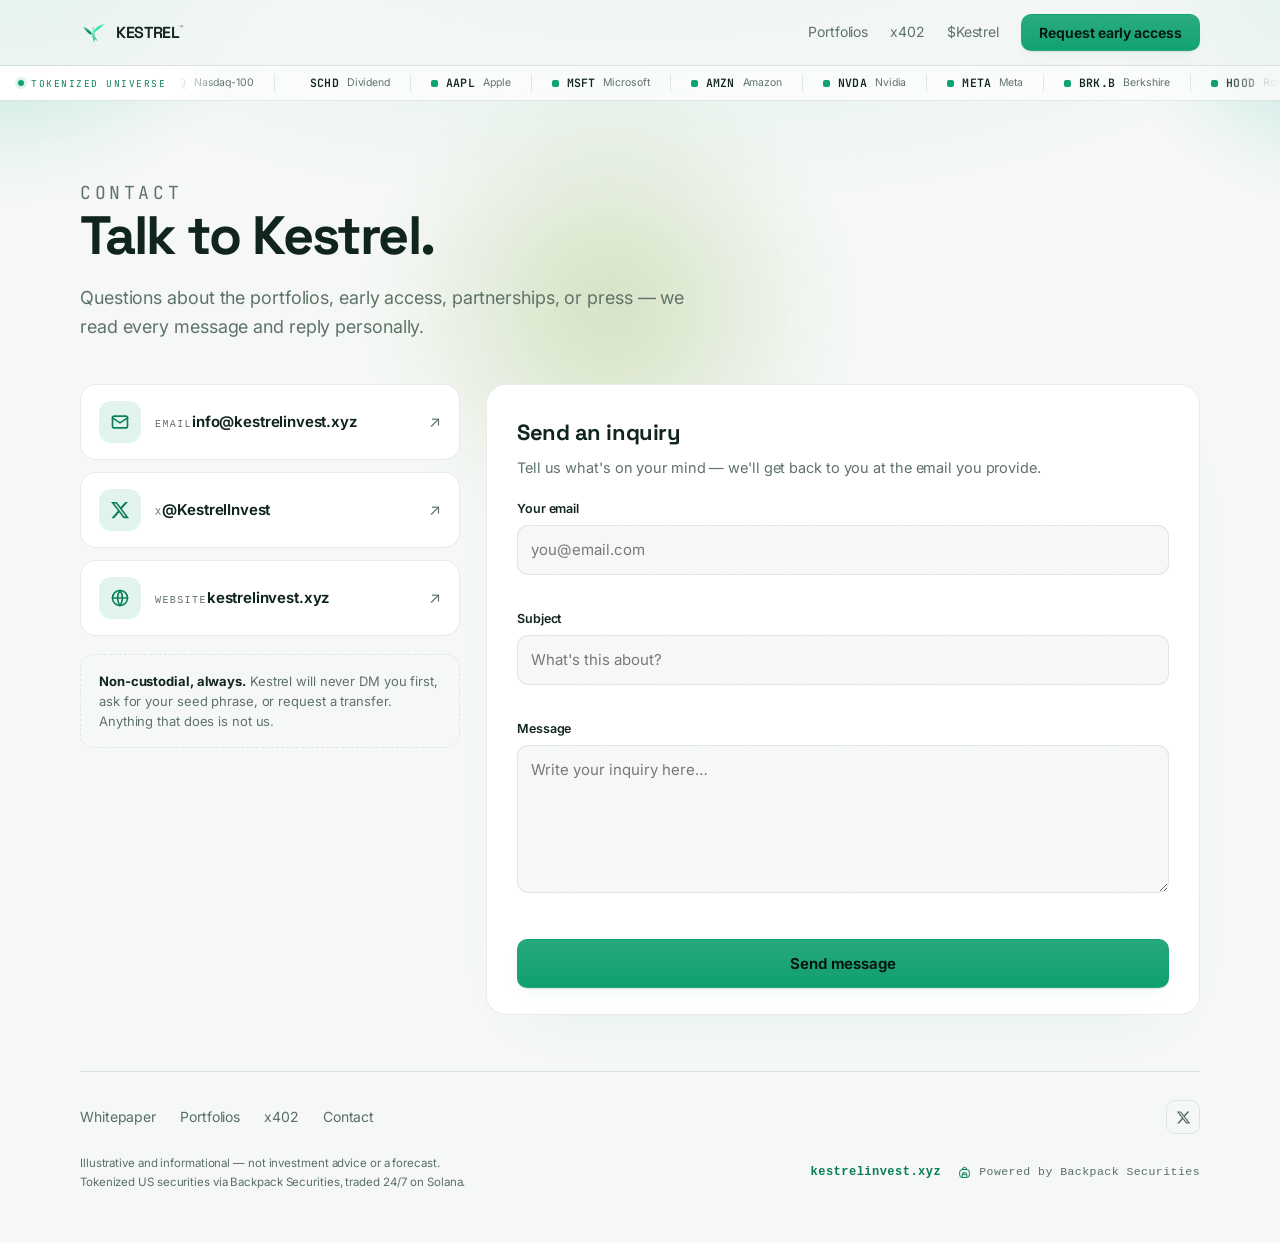
==== contact.html @ 47d1f602 "Rebrand: new falcon-in-flight logo across site, favicon + email lockup Replaces the flat heraldic gl" ====
<!doctype html>
<html lang="en">
<head>
<meta charset="utf-8">
<meta name="viewport" content="width=device-width, initial-scale=1, viewport-fit=cover">
<title>Contact — Kestrel</title>
<meta name="description" content="Contact Kestrel — email info@kestrelinvest.xyz, follow @KestrelInvest on X, or send an inquiry. We read and reply to every message.">
<link rel="canonical" href="https://kestrelinvest.xyz/contact.html">
<meta name="theme-color" content="#0e9f6e" media="(prefers-color-scheme: light)">
<meta name="theme-color" content="#04140d" media="(prefers-color-scheme: dark)">
<meta property="og:type" content="website">
<meta property="og:site_name" content="Kestrel">
<meta property="og:title" content="Contact — Kestrel">
<meta property="og:description" content="Contact Kestrel — email info@kestrelinvest.xyz, follow @KestrelInvest on X, or send an inquiry. We read and reply to every message.">
<meta property="og:url" content="https://kestrelinvest.xyz/contact.html">
<meta name="twitter:card" content="summary_large_image">
<meta name="twitter:title" content="Contact — Kestrel">
<meta name="twitter:description" content="Contact Kestrel — email info@kestrelinvest.xyz, follow @KestrelInvest on X, or send an inquiry. We read and reply to every message.">
<link rel="icon" href="data:image/svg+xml,%3Csvg xmlns='http://www.w3.org/2000/svg' viewBox='0 0 100 100'%3E%3Crect width='100' height='100' rx='22' fill='%230e9f6e'/%3E%3Cg fill='%23eafff4'%3E%3Cpath d='M47 52 C 37 40 27 31 13 26 C 20 40 30 51 43 57 Z'/%3E%3Cpath d='M45 55 C 42 49 43 42 49 38 C 47 35 46 31 49 28 C 52 31 53 35 52 39 C 58 43 60 51 56 60 L 68 82 L 57 73 L 54 88 L 50 71 C 47 66 46 61 45 55 Z'/%3E%3Cpath d='M51 40 C 63 27 76 19 93 15 C 80 28 67 40 55 47 Z'/%3E%3C/g%3E%3C/svg%3E">
<link rel="preconnect" href="https://fonts.googleapis.com">
<link rel="preconnect" href="https://fonts.gstatic.com" crossorigin>
<link rel="stylesheet" href="https://fonts.googleapis.com/css2?family=Inter:wght@400;500;600;700&family=Space+Grotesk:wght@500;600;700&family=JetBrains+Mono:wght@500;600&display=swap">
<style>
  :root {
    --bg:#f5f8f6; --surface:#ffffff; --surface-2:#f0f5f1;
    --ink:#0e211a; --muted:#5a6f64; --line:rgba(14,33,26,.10); --card-line:rgba(14,33,26,.09);
    --accent:#0e9f6e; --accent-ink:#0a7d56; --glow:rgba(14,159,110,.14); --market:#d2604f;
  }
  @media (prefers-color-scheme: dark) {
    :root { --bg:#070c0a; --surface:#0f1713; --surface-2:#131d17; --ink:#e9f2ec; --muted:#83988c;
      --line:rgba(255,255,255,.08); --card-line:rgba(255,255,255,.07);
      --accent:#2ee6a0; --accent-ink:#68f0bd; --glow:rgba(46,230,160,.16); --market:#f2836e; }
  }
  :root[data-theme="light"] { --bg:#f5f8f6; --surface:#ffffff; --surface-2:#f0f5f1; --ink:#0e211a; --muted:#5a6f64; --line:rgba(14,33,26,.10); --card-line:rgba(14,33,26,.09); --accent:#0e9f6e; --accent-ink:#0a7d56; --glow:rgba(14,159,110,.14); --market:#d2604f; }
  :root[data-theme="dark"] { --bg:#070c0a; --surface:#0f1713; --surface-2:#131d17; --ink:#e9f2ec; --muted:#83988c; --line:rgba(255,255,255,.08); --card-line:rgba(255,255,255,.07); --accent:#2ee6a0; --accent-ink:#68f0bd; --glow:rgba(46,230,160,.16); --market:#f2836e; }

  * { box-sizing: border-box; }
  html { scroll-behavior: smooth; }
  body { margin: 0; color: var(--ink); position: relative;
    font: 15.5px/1.6 ui-sans-serif, system-ui, -apple-system, "Segoe UI", Roboto, sans-serif; -webkit-font-smoothing: antialiased;
    background: radial-gradient(120% 55% at 50% -12%, var(--glow), transparent 52%), var(--bg); }
  .wrap { max-width: 1180px; margin: 0 auto; padding: 0 30px; }
  a { color: inherit; }

  nav { position: sticky; top: 0; z-index: 20; backdrop-filter: blur(12px); background: color-mix(in srgb, var(--bg) 78%, transparent); border-bottom: 1px solid var(--line); }
  .nav-in { max-width: 1180px; margin: 0 auto; padding: 14px 30px; display: flex; align-items: center; gap: 14px; }
  .brand { display: flex; align-items: center; gap: 10px; text-decoration: none; color: inherit; }
  .brand .logo { width: 26px; height: 26px; color: var(--accent); }
  .brand b { font-size: 16px; letter-spacing: 3px; font-weight: 650; }
  .brand .tm { font-size: 8px; font-weight: 600; letter-spacing: 0; vertical-align: super; margin-left: -1px; color: var(--muted); }
  .nav-links { margin-left: auto; display: flex; align-items: center; gap: 22px; }
  .nav-links a { color: var(--muted); text-decoration: none; font-size: 14px; font-family: inherit; }
  .nav-links a:hover { color: var(--ink); }
  .nav-toggle { display: none; margin-left: auto; width: 40px; height: 40px; border: 1px solid var(--card-line); border-radius: 10px; background: var(--surface); cursor: pointer; padding: 0; flex-direction: column; align-items: center; justify-content: center; gap: 4px; }
  .nav-toggle span { display: block; width: 18px; height: 2px; border-radius: 2px; background: var(--ink); transition: transform .2s ease, opacity .2s ease; }
  .nav-toggle[aria-expanded="true"] span:nth-child(1) { transform: translateY(6px) rotate(45deg); }
  .nav-toggle[aria-expanded="true"] span:nth-child(2) { opacity: 0; }
  .nav-toggle[aria-expanded="true"] span:nth-child(3) { transform: translateY(-6px) rotate(-45deg); }
  .btn { display: inline-flex; align-items: center; gap: 7px; border: 1px solid var(--accent); color: var(--accent-ink); background: transparent; padding: 9px 17px; border-radius: 10px; font-size: 14px; font-weight: 600; font-family: inherit; text-decoration: none; cursor: pointer; transition: all .16s ease; }
  .btn:hover { background: var(--accent); color: #04140d; box-shadow: 0 8px 24px var(--glow); }
  .btn.solid { background: linear-gradient(180deg, color-mix(in srgb, var(--accent) 90%, #fff), var(--accent)); color: #04140d; border-color: transparent; font-weight: 650; letter-spacing: -.004em; box-shadow: 0 1px 1px rgba(0,0,0,.10), 0 8px 20px -10px var(--glow); }
  .btn.solid:hover { transform: translateY(-1px); background: linear-gradient(180deg, color-mix(in srgb, var(--accent) 96%, #fff), var(--accent)); box-shadow: 0 2px 4px rgba(0,0,0,.12), 0 14px 30px -10px var(--glow); }
  .btn.solid:active { transform: translateY(0); }
  .btn:focus-visible { outline: 2px solid var(--accent-ink); outline-offset: 2px; }
  .eyebrow { font-family: ui-monospace, monospace; font-size: 12px; letter-spacing: .2em; text-transform: uppercase; color: var(--accent-ink); margin: 0 0 16px; }

  .chero { padding: 58px 0 8px; max-width: 640px; }
  .chero h1 { margin: 0; font-size: clamp(34px, 5vw, 54px); line-height: 1.04; font-weight: 800; letter-spacing: -.035em; }
  .chero p { margin: 20px 0 0; font-size: 18px; color: var(--muted); }

  .cgrid { display: grid; grid-template-columns: 380px 1fr; gap: 26px; padding: 34px 0 12px; align-items: start; }

  /* contact channels */
  .channels { display: flex; flex-direction: column; gap: 12px; }
  .chan { display: flex; align-items: center; gap: 14px; padding: 16px 18px; border: 1px solid var(--card-line); border-radius: 16px; background: var(--surface); text-decoration: none; color: inherit; transition: border-color .15s ease, transform .15s ease, box-shadow .15s ease; }
  .chan:hover { border-color: color-mix(in srgb, var(--accent) 45%, var(--card-line)); transform: translateY(-1px); box-shadow: 0 12px 28px -18px var(--glow); }
  .chan .ci { width: 42px; height: 42px; border-radius: 12px; flex: none; display: flex; align-items: center; justify-content: center; background: color-mix(in srgb, var(--accent) 12%, transparent); color: var(--accent-ink); }
  .chan .ci svg { width: 20px; height: 20px; }
  .chan .cx { flex: 1; min-width: 0; }
  .chan .cl { font-family: ui-monospace, monospace; font-size: 10px; letter-spacing: .14em; text-transform: uppercase; color: var(--muted); }
  .chan .cv { font-size: 15px; font-weight: 650; margin-top: 2px; letter-spacing: -.01em; overflow: hidden; text-overflow: ellipsis; white-space: nowrap; }
  .chan .car { color: var(--muted); flex: none; transition: color .15s ease; }
  .chan:hover .car { color: var(--accent-ink); }
  .assurance { margin-top: 6px; padding: 16px 18px; border: 1px dashed var(--card-line); border-radius: 14px; color: var(--muted); font-size: 13px; line-height: 1.55; }
  .assurance b { color: var(--ink); }

  /* inquiry form */
  .cform-wrap { border: 1px solid var(--card-line); border-radius: 20px; background: var(--surface); padding: 30px 30px 26px; box-shadow: 0 30px 70px -50px var(--glow); }
  .cform-wrap h2 { margin: 0 0 6px; font-size: 22px; font-weight: 750; letter-spacing: -.02em; }
  .cform-wrap .fh { margin: 0 0 20px; color: var(--muted); font-size: 14.5px; }
  .fields { display: flex; flex-direction: column; gap: 14px; }
  .field label { display: block; font-size: 12.5px; font-weight: 600; margin-bottom: 6px; }
  .field input, .field textarea { width: 100%; padding: 12px 13px; border: 1px solid var(--card-line); border-radius: 11px; background: var(--bg); color: var(--ink); font: inherit; font-size: 15px; transition: border-color .15s ease, box-shadow .15s ease; }
  .field textarea { min-height: 148px; resize: vertical; line-height: 1.6; }
  .field input:focus, .field textarea:focus { outline: none; border-color: var(--accent); box-shadow: 0 0 0 3px var(--glow); }
  .field.bad input, .field.bad textarea { border-color: var(--market); }
  .ferr { display: block; min-height: 15px; margin-top: 5px; font-size: 12px; color: var(--market); }
  .csubmit { width: 100%; justify-content: center; padding: 14px; font-size: 15px; margin-top: 4px; }
  .csubmit[disabled] { opacity: .6; cursor: default; }
  .cdone { text-align: center; padding: 20px 6px; }
  .cdone .ck { width: 58px; height: 58px; margin: 0 auto 14px; border-radius: 50%; display: flex; align-items: center; justify-content: center; color: #04140d; background: var(--accent); box-shadow: 0 0 0 8px var(--glow); }
  .cdone h2 { margin: 0 0 8px; font-size: 22px; font-weight: 750; }
  .cdone p { margin: 0 auto; color: var(--muted); font-size: 14.5px; max-width: 40ch; }
  .cdone a { color: var(--accent-ink); font-weight: 600; text-decoration: none; }

  /* early-access modal (shared) */
  .ea-eyebrow { display: inline-flex; align-items: center; gap: 8px; font-family: ui-monospace, monospace; font-size: 11px; letter-spacing: .14em; text-transform: uppercase; color: var(--accent-ink); }
  .ea-eyebrow i { width: 7px; height: 7px; border-radius: 50%; background: var(--accent); box-shadow: 0 0 0 4px var(--glow); }
  .ea-overlay { position: fixed; inset: 0; z-index: 60; display: flex; align-items: center; justify-content: center; padding: 20px; background: color-mix(in srgb, #04140d 55%, transparent); backdrop-filter: blur(6px); animation: eaFade .2s ease; }
  .ea-overlay[hidden] { display: none; }
  @keyframes eaFade { from { opacity: 0; } to { opacity: 1; } }
  .ea-modal { position: relative; width: 100%; max-width: 440px; background: var(--surface); border: 1px solid var(--card-line); border-radius: 20px; padding: 32px 30px 28px; box-shadow: 0 50px 100px -30px rgba(0,0,0,.5); animation: eaRise .25s cubic-bezier(.2,.7,.2,1); max-height: calc(100dvh - 40px); overflow-y: auto; }
  @keyframes eaRise { from { opacity: 0; transform: translateY(14px); } to { opacity: 1; transform: none; } }
  .ea-close { position: absolute; top: 14px; right: 14px; width: 32px; height: 32px; border: none; border-radius: 9px; background: var(--surface-2); color: var(--muted); font-size: 13px; cursor: pointer; }
  .ea-close:hover { color: var(--ink); }
  .ea-modal h2 { margin: 14px 0 8px; font-size: 23px; font-weight: 750; letter-spacing: -.02em; }
  .ea-sub { margin: 0 0 20px; color: var(--muted); font-size: 14px; line-height: 1.5; }
  .ea-field { display: block; margin-bottom: 14px; }
  .ea-lab { display: block; font-size: 12.5px; font-weight: 600; color: var(--ink); margin-bottom: 6px; }
  .ea-field input { width: 100%; padding: 12px 13px; border: 1px solid var(--card-line); border-radius: 11px; background: var(--bg); color: var(--ink); font: inherit; font-size: 15px; }
  #eaWallet { font-family: ui-monospace, monospace; font-size: 13.5px; }
  .ea-field input:focus { outline: none; border-color: var(--accent); box-shadow: 0 0 0 3px var(--glow); }
  .ea-field.bad input { border-color: var(--market); }
  .ea-err { display: block; min-height: 15px; margin-top: 5px; font-size: 12px; color: var(--market); }
  .ea-submit { width: 100%; justify-content: center; padding: 13px; margin-top: 4px; font-size: 15px; }
  .ea-submit[disabled] { opacity: .6; cursor: default; }
  .ea-trust { display: flex; align-items: flex-start; gap: 8px; margin: 16px 0 0; font-size: 11.5px; line-height: 1.5; color: var(--muted); }
  .ea-trust svg { flex: none; margin-top: 1px; color: var(--accent-ink); }
  .ea-done { text-align: center; }
  .ea-check { width: 58px; height: 58px; margin: 4px auto 4px; border-radius: 50%; display: flex; align-items: center; justify-content: center; color: #04140d; background: var(--accent); box-shadow: 0 0 0 8px var(--glow); }
  .ea-done .btn { margin-top: 18px; }
  body.ea-lock { overflow: hidden; }

  footer { margin-top: 44px; border-top: 1px solid var(--line); padding: 28px 0 52px; display: flex; flex-direction: column; gap: 20px; }
  footer .cap { color: var(--muted); font-size: 11.5px; max-width: 56ch; }
  .foot-links { display: flex; flex-wrap: wrap; align-items: center; gap: 12px 24px; }
  .foot-links a { color: var(--muted); text-decoration: none; font-size: 14px; }
  .foot-links a:hover { color: var(--ink); }
  .foot-contact { margin-left: auto; display: inline-flex; align-items: center; gap: 12px; }
  .foot-x { display: inline-flex; width: 34px; height: 34px; align-items: center; justify-content: center; border: 1px solid var(--card-line); border-radius: 9px; color: var(--ink); transition: border-color .15s ease, background .15s ease; }
  .foot-x:hover { border-color: var(--accent); }
  .foot-x svg { width: 15px; height: 15px; }
  .foot-bottom { display: flex; justify-content: space-between; gap: 16px; flex-wrap: wrap; align-items: center; }
  .foot-meta { display: inline-flex; align-items: center; gap: 16px; flex-wrap: wrap; }
  .foot-dom { font-family: ui-monospace, monospace; font-size: 12px; letter-spacing: .04em; color: var(--accent-ink); text-decoration: none; font-weight: 600; }
  .bpbadge { display: inline-flex; align-items: center; gap: 7px; font-family: ui-monospace, monospace; font-size: 11.5px; letter-spacing: .04em; color: var(--muted); }
  .bpbadge .bp { width: 15px; height: 15px; color: var(--accent-ink); flex: none; }

  @media (max-width: 820px) { .cgrid { grid-template-columns: 1fr; gap: 18px; } }
  @media (max-width: 680px) {
    .wrap { padding: 0 18px; }
    .nav-in { padding: 12px 18px; gap: 10px; position: relative; }
    .nav-toggle { display: flex; }
    .nav-links { position: absolute; top: calc(100% + 1px); left: 0; right: 0; margin: 0; flex-direction: column; align-items: stretch; gap: 0; background: var(--surface); border-bottom: 1px solid var(--line); box-shadow: 0 20px 40px -24px var(--glow); padding: 8px 18px 16px; display: none; }
    .nav-links.open { display: flex; }
    .nav-links a { padding: 13px 4px; font-size: 15px; border-bottom: 1px solid var(--card-line); }
    .nav-links .btn { margin-top: 12px; justify-content: center; padding: 12px; }
    .chero { padding: 40px 0 4px; }
    .cform-wrap { padding: 24px 18px 22px; }
    .ea-overlay { padding: 12px; align-items: flex-end; }
    .ea-modal { padding: 26px 20px 22px; border-radius: 18px 18px 16px 16px; }
  }
  @media (prefers-reduced-motion: reduce) { html { scroll-behavior: auto; } }
</style>
<link rel="stylesheet" href="elevate.css">

<svg width="0" height="0" style="position:absolute" aria-hidden="true">
  <defs>
    <linearGradient id="kxNear" x1="0" y1="0" x2="1" y2="1"><stop offset="0" stop-color="#9dffdd"/><stop offset=".5" stop-color="#2ee6a0"/><stop offset="1" stop-color="#0e9f6e"/></linearGradient>
    <linearGradient id="kxFar" x1="0" y1="0" x2="1" y2="1"><stop offset="0" stop-color="#15b884"/><stop offset="1" stop-color="#0a7047"/></linearGradient>
    <linearGradient id="kxBod" x1="0" y1="0" x2="0" y2="1"><stop offset="0" stop-color="#c7ffee"/><stop offset="1" stop-color="#12b07d"/></linearGradient>
  </defs>
  <symbol id="kestrel" viewBox="0 0 100 100">
    <path fill="url(#kxFar)" d="M47 52 C 37 40 27 31 13 26 C 20 40 30 51 43 57 Z"/>
    <path fill="url(#kxBod)" d="M45 55 C 42 49 43 42 49 38 C 47 35 46 31 49 28 C 52 31 53 35 52 39 C 58 43 60 51 56 60 L 68 82 L 57 73 L 54 88 L 50 71 C 47 66 46 61 45 55 Z"/>
    <path fill="url(#kxNear)" d="M51 40 C 63 27 76 19 93 15 C 80 28 67 40 55 47 Z"/>
    <path fill="#2ee6a0" opacity=".75" d="M72 25 C 80 20 86 18 92 16 C 85 23 77 29 69 34 Z"/>
    <circle cx="50.5" cy="31" r="1.8" fill="#0a1712"/>
  </symbol>
  <symbol id="bp" viewBox="0 0 24 24" fill="none" stroke="currentColor" stroke-width="1.6" stroke-linecap="round" stroke-linejoin="round">
    <path d="M8.5 7.2 a3.5 3.5 0 0 1 7 0"/><rect x="4.2" y="7.2" width="15.6" height="12.8" rx="4.4"/><rect x="8.4" y="12.4" width="7.2" height="7.6" rx="2"/><line x1="10.4" y1="15.4" x2="13.6" y2="15.4"/>
  </symbol>
</svg>

<nav>
  <div class="nav-in">
    <a class="brand" href="index.html"><svg class="logo"><use href="#kestrel"/></svg><b>KESTREL<span class="tm">&#8482;</span></b></a>
    <button class="nav-toggle" id="navToggle" type="button" aria-label="Open menu" aria-expanded="false"><span></span><span></span><span></span></button>
    <div class="nav-links" id="navLinks">
      <a href="portfolios.html">Portfolios</a>
      <a href="x402.html">x402</a>
      <a href="#" id="tokenLink">$Kestrel</a>
      <button class="btn solid js-ea" type="button">Request early access</button>
    </div>
  </div>
</nav>

<div class="wrap">
  <header class="chero">
    <p class="eyebrow">Contact</p>
    <h1>Talk to Kestrel.</h1>
    <p>Questions about the portfolios, early access, partnerships, or press — we read every message and reply personally.</p>
  </header>

  <div class="cgrid">
    <aside class="channels">
      <a class="chan" href="mailto:info@kestrelinvest.xyz">
        <span class="ci"><svg viewBox="0 0 24 24" fill="none" stroke="currentColor" stroke-width="2" stroke-linecap="round" stroke-linejoin="round"><rect x="3" y="5" width="18" height="14" rx="2"/><path d="m3 7 9 6 9-6"/></svg></span>
        <span class="cx"><span class="cl">Email</span><span class="cv">info@kestrelinvest.xyz</span></span>
        <span class="car">↗</span>
      </a>
      <a class="chan" href="https://x.com/KestrelInvest" target="_blank" rel="noopener">
        <span class="ci"><svg viewBox="0 0 24 24" fill="currentColor"><path d="M18.244 2.25h3.308l-7.227 8.26 8.502 11.24H16.17l-5.214-6.817L4.99 21.75H1.68l7.73-8.835L1.254 2.25H8.08l4.713 6.231zm-1.161 17.52h1.833L7.084 4.126H5.117z"/></svg></span>
        <span class="cx"><span class="cl">X</span><span class="cv">@KestrelInvest</span></span>
        <span class="car">↗</span>
      </a>
      <a class="chan" href="https://kestrelinvest.xyz">
        <span class="ci"><svg viewBox="0 0 24 24" fill="none" stroke="currentColor" stroke-width="2" stroke-linecap="round" stroke-linejoin="round"><circle cx="12" cy="12" r="9"/><path d="M3 12h18M12 3a15 15 0 0 1 0 18a15 15 0 0 1 0-18"/></svg></span>
        <span class="cx"><span class="cl">Website</span><span class="cv">kestrelinvest.xyz</span></span>
        <span class="car">↗</span>
      </a>
      <div class="assurance"><b>Non-custodial, always.</b> Kestrel will never DM you first, ask for your seed phrase, or request a transfer. Anything that does is not us.</div>
    </aside>

    <section class="cform-wrap">
      <div id="cFormView">
        <h2>Send an inquiry</h2>
        <p class="fh">Tell us what's on your mind — we'll get back to you at the email you provide.</p>
        <form id="cForm" novalidate>
          <div class="fields">
            <div class="field">
              <label for="cEmail">Your email</label>
              <input type="email" id="cEmail" autocomplete="email" placeholder="you@email.com" />
              <span class="ferr" id="cEmailErr" role="alert"></span>
            </div>
            <div class="field">
              <label for="cSubject">Subject</label>
              <input type="text" id="cSubject" maxlength="120" placeholder="What's this about?" />
              <span class="ferr" id="cSubjectErr" role="alert"></span>
            </div>
            <div class="field">
              <label for="cMessage">Message</label>
              <textarea id="cMessage" maxlength="4000" placeholder="Write your inquiry here…"></textarea>
              <span class="ferr" id="cMessageErr" role="alert"></span>
            </div>
            <button class="btn solid csubmit" id="cSubmit" type="submit">Send message</button>
          </div>
        </form>
      </div>
      <div id="cDoneView" hidden>
        <div class="cdone">
          <div class="ck"><svg width="26" height="26" viewBox="0 0 24 24" fill="none" stroke="currentColor" stroke-width="2.4" stroke-linecap="round" stroke-linejoin="round"><path d="M20 6 9 17l-5-5"/></svg></div>
          <h2>Thanks — message ready</h2>
          <p>Your email app should have opened with your inquiry pre-filled. If it didn't, write us directly at <a href="mailto:info@kestrelinvest.xyz">info@kestrelinvest.xyz</a> — we reply to every message.</p>
        </div>
      </div>
    </section>
  </div>

  <footer>
    <div class="foot-links">
      <a href="whitepaper.html">Whitepaper</a>
      <a href="portfolios.html">Portfolios</a>
      <a href="x402.html">x402</a>
      <a href="contact.html">Contact</a>
      <span class="foot-contact">
        <a class="foot-x" href="https://x.com/KestrelInvest" target="_blank" rel="noopener" aria-label="Kestrel on X"><svg viewBox="0 0 24 24" fill="currentColor"><path d="M18.244 2.25h3.308l-7.227 8.26 8.502 11.24H16.17l-5.214-6.817L4.99 21.75H1.68l7.73-8.835L1.254 2.25H8.08l4.713 6.231zm-1.161 17.52h1.833L7.084 4.126H5.117z"/></svg></a>
      </span>
    </div>
    <div class="foot-bottom">
      <span class="cap">Illustrative and informational — not investment advice or a forecast. Tokenized US securities via Backpack Securities, traded 24/7 on Solana.</span>
      <span class="foot-meta"><a class="foot-dom" href="index.html">kestrelinvest.xyz</a><span class="bpbadge"><svg class="bp"><use href="#bp"/></svg>Powered by Backpack Securities</span></span>
    </div>
  </footer>
</div>

<div class="ea-overlay" id="eaOverlay" hidden>
  <div class="ea-modal" role="dialog" aria-modal="true" aria-labelledby="eaTitle">
    <button class="ea-close" id="eaClose" type="button" aria-label="Close">&#10005;</button>
    <div class="ea-view" id="eaFormView">
      <span class="ea-eyebrow"><i></i>Early access · Limited first cohort</span>
      <h2 id="eaTitle">Request an invitation</h2>
      <p class="ea-sub">We're onboarding a small first cohort. Reserve your place — every request is reviewed before access opens.</p>
      <form id="eaForm" novalidate>
        <label class="ea-field"><span class="ea-lab">Solana wallet address</span>
          <input type="text" id="eaWallet" name="wallet" autocomplete="off" autocapitalize="off" spellcheck="false" placeholder="e.g. 7xKX…9dPq" />
          <span class="ea-err" id="eaWalletErr" role="alert"></span></label>
        <label class="ea-field"><span class="ea-lab">Email address</span>
          <input type="email" id="eaEmail" name="email" autocomplete="email" placeholder="you@email.com" />
          <span class="ea-err" id="eaEmailErr" role="alert"></span></label>
        <button class="btn solid ea-submit" id="eaSubmit" type="submit">Request early access</button>
        <p class="ea-trust"><svg width="15" height="15" viewBox="0 0 24 24" fill="none" stroke="currentColor" stroke-width="2" stroke-linecap="round" stroke-linejoin="round"><rect x="4" y="10" width="16" height="10" rx="2"/><path d="M8 10V7a4 4 0 0 1 8 0v3"/></svg><span>Non-custodial. Your address only whitelists early access — Kestrel never takes custody or asks for your keys.</span></p>
      </form>
    </div>
    <div class="ea-view ea-done" id="eaDoneView" hidden>
      <div class="ea-check"><svg width="26" height="26" viewBox="0 0 24 24" fill="none" stroke="currentColor" stroke-width="2.4" stroke-linecap="round" stroke-linejoin="round"><path d="M20 6 9 17l-5-5"/></svg></div>
      <h2>Request received</h2>
      <p class="ea-sub">You're on the early-access list. We review every request personally and will email you the moment your cohort opens.</p>
      <button class="btn solid" id="eaDoneClose" type="button">Done</button>
    </div>
  </div>
</div>

<script>
(function(){
  var $=function(id){ return document.getElementById(id); };
  var emailRe=/^[^\s@]+@[^\s@]+\.[^\s@]{2,}$/;

  // nav
  var navToggle=$("navToggle"), navLinks=$("navLinks");
  function closeNav(){ navLinks.classList.remove("open"); navToggle.setAttribute("aria-expanded","false"); }
  navToggle.addEventListener("click", function(){ var o=navLinks.classList.toggle("open"); navToggle.setAttribute("aria-expanded", o?"true":"false"); });
  Array.prototype.forEach.call(navLinks.querySelectorAll("a"), function(a){ a.addEventListener("click", function(e){ if(a.getAttribute("href")==="#"){ e.preventDefault(); } closeNav(); }); });

  // contact inquiry form -> composes an email to info@kestrelinvest.xyz
  var CONTACT_ENDPOINT=""; // set to a form endpoint later to capture server-side; falls back to mailto compose
  var cForm=$("cForm"), cEmail=$("cEmail"), cSubject=$("cSubject"), cMessage=$("cMessage");
  var cEmailErr=$("cEmailErr"), cSubjectErr=$("cSubjectErr"), cMessageErr=$("cMessageErr"), cSubmit=$("cSubmit");
  function setErr(inp,e,m){ inp.closest(".field").classList.add("bad"); e.textContent=m; }
  function clrErr(inp,e){ inp.closest(".field").classList.remove("bad"); e.textContent=""; }
  cEmail.addEventListener("input", function(){ clrErr(cEmail,cEmailErr); });
  cSubject.addEventListener("input", function(){ clrErr(cSubject,cSubjectErr); });
  cMessage.addEventListener("input", function(){ clrErr(cMessage,cMessageErr); });
  function done(){ $("cFormView").hidden=true; $("cDoneView").hidden=false; }
  function sendContact(email, subject, message){
    if(CONTACT_ENDPOINT){
      return fetch(CONTACT_ENDPOINT,{ method:"POST", headers:{"Content-Type":"application/json","Accept":"application/json"},
        body:JSON.stringify({ email:email, subject:subject, message:message, source:"kestrelinvest.xyz/contact" }) })
        .then(function(r){ if(!r.ok) throw new Error("x"); });
    }
    var body = message + "\n\n— " + email;
    var href = "mailto:info@kestrelinvest.xyz?subject=" + encodeURIComponent(subject) + "&body=" + encodeURIComponent(body);
    window.location.href = href;
    return Promise.resolve();
  }
  cForm.addEventListener("submit", function(e){
    e.preventDefault();
    var em=cEmail.value.trim(), sub=cSubject.value.trim(), msg=cMessage.value.trim(), ok=true;
    if(!emailRe.test(em)){ setErr(cEmail,cEmailErr,"Enter a valid email so we can reply."); ok=false; } else clrErr(cEmail,cEmailErr);
    if(sub.length<2){ setErr(cSubject,cSubjectErr,"Add a short subject."); ok=false; } else clrErr(cSubject,cSubjectErr);
    if(msg.length<10){ setErr(cMessage,cMessageErr,"Tell us a little more (at least a sentence)."); ok=false; } else clrErr(cMessage,cMessageErr);
    if(!ok) return;
    cSubmit.disabled=true; cSubmit.textContent="Sending…";
    sendContact(em,sub,msg).then(done).catch(function(){
      cSubmit.disabled=false; cSubmit.textContent="Send message";
      setErr(cMessage,cMessageErr,"Something went wrong — email us at info@kestrelinvest.xyz.");
    });
  });

  // early-access modal (shared)
  var EA_ENDPOINT="";
  var overlay=$("eaOverlay"), formView=$("eaFormView"), doneView=$("eaDoneView");
  var eaForm=$("eaForm"), eaWallet=$("eaWallet"), eaEmail=$("eaEmail"), eaWErr=$("eaWalletErr"), eaEErr=$("eaEmailErr"), eaSubmit=$("eaSubmit");
  var lastFocus=null;
  function isSolAddress(a){
    if(!/^[1-9A-HJ-NP-Za-km-z]{32,44}$/.test(a)) return false;
    var AL="123456789ABCDEFGHJKLMNPQRSTUVWXYZabcdefghijkmnopqrstuvwxyz", bytes=[0], i, j;
    for(i=0;i<a.length;i++){ var v=AL.indexOf(a.charAt(i)); if(v<0) return false; var carry=v;
      for(j=0;j<bytes.length;j++){ carry+=bytes[j]*58; bytes[j]=carry&0xff; carry>>=8; }
      while(carry){ bytes.push(carry&0xff); carry>>=8; } }
    for(i=0;i<a.length && a.charAt(i)==='1';i++) bytes.push(0);
    return bytes.length===32;
  }
  function eSetErr(inp,e,m){ inp.closest(".ea-field").classList.add("bad"); e.textContent=m; }
  function eClrErr(inp,e){ inp.closest(".ea-field").classList.remove("bad"); e.textContent=""; }
  eaWallet.addEventListener("input", function(){ eClrErr(eaWallet,eaWErr); });
  eaEmail.addEventListener("input", function(){ eClrErr(eaEmail,eaEErr); });
  function openEA(){ closeNav(); lastFocus=document.activeElement; formView.hidden=false; doneView.hidden=true; overlay.hidden=false; document.body.classList.add("ea-lock"); setTimeout(function(){ eaWallet.focus(); },40); }
  function closeEA(){ overlay.hidden=true; document.body.classList.remove("ea-lock"); if(lastFocus&&lastFocus.focus) lastFocus.focus(); }
  Array.prototype.forEach.call(document.querySelectorAll(".js-ea"), function(b){ b.addEventListener("click", openEA); });
  $("eaClose").addEventListener("click", closeEA);
  $("eaDoneClose").addEventListener("click", closeEA);
  overlay.addEventListener("click", function(e){ if(e.target===overlay) closeEA(); });
  document.addEventListener("keydown", function(e){ if(e.key==="Escape" && !overlay.hidden) closeEA(); });
  eaForm.addEventListener("submit", function(e){
    e.preventDefault();
    var w=eaWallet.value.trim(), em=eaEmail.value.trim(), ok=true;
    if(!isSolAddress(w)){ eSetErr(eaWallet,eaWErr,"Enter a valid Solana wallet address."); ok=false; } else eClrErr(eaWallet,eaWErr);
    if(!emailRe.test(em)){ eSetErr(eaEmail,eaEErr,"Enter a valid email address."); ok=false; } else eClrErr(eaEmail,eaEErr);
    if(!ok) return;
    eaSubmit.disabled=true; eaSubmit.textContent="Submitting…";
    try{ localStorage.setItem("kestrel_ea", JSON.stringify({wallet:w,email:em})); }catch(_){}
    var p = EA_ENDPOINT ? fetch(EA_ENDPOINT,{method:"POST",headers:{"Content-Type":"application/json","Accept":"application/json"},body:JSON.stringify({wallet:w,email:em,source:"kestrelinvest.xyz/contact"})}).then(function(r){ if(!r.ok) throw new Error("x"); }) : Promise.resolve();
    p.then(function(){ formView.hidden=true; doneView.hidden=false; setTimeout(function(){ $("eaDoneClose").focus(); },40); })
     .catch(function(){ eaSubmit.disabled=false; eaSubmit.textContent="Request early access"; eSetErr(eaEmail,eaEErr,"Something went wrong — please try again."); });
  });
})();
</script>

<script src="elevate.js" defer></script>
</body>
</html>
---- elevate.css ----
/* ============================================================
   Kestrel — Elevation layer (site-wide)
   Premium type · aurora + grain depth · motion system ·
   glass surfaces · universe ticker. Loaded AFTER each page's
   inline <style> so it refines without a rewrite.
   Progressive-enhancement: motion gated on html.kx-js.
   ============================================================ */

/* ---------- Type ---------- */
:root{
  --font-display:"Space Grotesk", ui-sans-serif, system-ui, sans-serif;
  --font-body:"Inter", ui-sans-serif, system-ui, -apple-system, "Segoe UI", Roboto, sans-serif;
  --font-mono:"JetBrains Mono", ui-monospace, SFMono-Regular, Menlo, Consolas, monospace;
  --ease-out:cubic-bezier(.22,.72,.2,1);
}
body{ font-family:var(--font-body); letter-spacing:-.006em; }
h1,h2,h3,.brand b,.sec-head h2,.hero h1{ font-family:var(--font-display); letter-spacing:-.02em; }
h1,.hero h1{ letter-spacing:-.032em; }
.eyebrow,.stocks-h .l,.sellab{ font-family:var(--font-mono); }
.mono,.kx-mono{ font-family:var(--font-mono); }

/* ---------- Depth: aurora + grain (added by JS) ---------- */
.kx-aurora{ position:fixed; inset:-20vmax; z-index:-2; pointer-events:none; overflow:hidden;
  filter:blur(30px) saturate(122%); opacity:.9; contain:strict; }
.kx-aurora b{ position:absolute; display:block; border-radius:50%; mix-blend-mode:screen; opacity:.5;
  background:radial-gradient(circle at 50% 50%, var(--accent), transparent 62%); }
.kx-aurora b.a{ width:52vmax; height:52vmax; left:-6vmax; top:-14vmax;
  background:radial-gradient(circle at 50% 50%, color-mix(in srgb,var(--accent) 90%, #7cf), transparent 60%); animation:kxDrift1 26s var(--ease-out) infinite alternate; }
.kx-aurora b.b{ width:44vmax; height:44vmax; right:-8vmax; top:-6vmax;
  background:radial-gradient(circle at 50% 50%, color-mix(in srgb,var(--accent) 70%, #2bd), transparent 60%); animation:kxDrift2 32s var(--ease-out) infinite alternate; }
.kx-aurora b.c{ width:40vmax; height:40vmax; left:34%; top:24vmax;
  background:radial-gradient(circle at 50% 50%, color-mix(in srgb,var(--gold,#cba52e) 60%, var(--accent)), transparent 62%); opacity:.32; animation:kxDrift3 38s var(--ease-out) infinite alternate; }
:root[data-theme="light"] .kx-aurora{ opacity:.5; }
@keyframes kxDrift1{ to{ transform:translate3d(10vmax,7vmax,0) scale(1.14); } }
@keyframes kxDrift2{ to{ transform:translate3d(-9vmax,6vmax,0) scale(1.1); } }
@keyframes kxDrift3{ to{ transform:translate3d(6vmax,-8vmax,0) scale(1.18); } }
.kx-grain{ position:fixed; inset:0; z-index:2000; pointer-events:none; opacity:.5; mix-blend-mode:soft-light;
  background-image:url("data:image/svg+xml,%3Csvg xmlns='http://www.w3.org/2000/svg' width='140' height='140'%3E%3Cfilter id='n'%3E%3CfeTurbulence type='fractalNoise' baseFrequency='0.9' numOctaves='2' stitchTiles='stitch'/%3E%3C/filter%3E%3Crect width='100%25' height='100%25' filter='url(%23n)' opacity='0.55'/%3E%3C/svg%3E"); }
:root[data-theme="light"] .kx-grain{ opacity:.32; }

/* ---------- Scroll progress ---------- */
.kx-progress{ position:fixed; top:0; left:0; height:2px; width:0; z-index:1200; pointer-events:none;
  background:linear-gradient(90deg, color-mix(in srgb,var(--accent) 60%,transparent), var(--accent) 60%, var(--accent-ink));
  box-shadow:0 0 12px var(--glow); transition:width .12s linear; }

/* ---------- Nav: condense on scroll ---------- */
nav{ transition:background .3s ease, box-shadow .3s ease, border-color .3s ease; }
nav.kx-scrolled{ background:color-mix(in srgb, var(--bg) 62%, transparent); backdrop-filter:blur(16px) saturate(140%);
  -webkit-backdrop-filter:blur(16px) saturate(140%); box-shadow:0 12px 34px -26px rgba(0,0,0,.8); }
.nav-links a{ position:relative; transition:color .18s ease; }
.nav-links a:not(.btn)::after{ content:""; position:absolute; left:0; right:100%; bottom:-6px; height:1.5px; border-radius:2px;
  background:linear-gradient(90deg,var(--accent),var(--accent-ink)); transition:right .28s var(--ease-out); }
.nav-links a:not(.btn):hover::after{ right:0; }

/* ---------- Universe ticker (added by JS under nav) ---------- */
.kx-ticker{ position:relative; z-index:19; overflow:hidden; border-bottom:1px solid var(--line);
  background:color-mix(in srgb, var(--surface) 70%, transparent); backdrop-filter:blur(10px); -webkit-backdrop-filter:blur(10px); }
.kx-ticker::after{ content:""; position:absolute; right:0; top:0; bottom:0; width:60px; z-index:2; pointer-events:none;
  background:linear-gradient(270deg, var(--bg), transparent); }
.kx-ticker .lbl{ position:absolute; left:0; top:0; bottom:0; z-index:3; display:flex; align-items:center; gap:7px;
  padding:0 14px 0 max(18px,env(safe-area-inset-left)); font-family:var(--font-mono); font-size:9.5px; letter-spacing:.16em; text-transform:uppercase;
  color:var(--accent-ink); background:var(--surface); white-space:nowrap; }
.kx-ticker .lbl::after{ content:""; position:absolute; left:100%; top:0; bottom:0; width:40px;
  background:linear-gradient(90deg, var(--surface), transparent); }
.kx-ticker .lbl i{ width:6px; height:6px; border-radius:50%; background:var(--accent); box-shadow:0 0 0 3px var(--glow); }
.kx-track{ display:flex; gap:0; width:max-content; padding:8px 0; animation:kxScroll 46s linear infinite; will-change:transform; }
.kx-ticker:hover .kx-track{ animation-play-state:paused; }
.kx-track .it{ display:inline-flex; align-items:center; gap:8px; padding:0 20px; border-right:1px solid var(--line); white-space:nowrap; }
.kx-track .it .d{ width:7px; height:7px; border-radius:2px; flex:none; }
.kx-track .it .sym{ font-family:var(--font-mono); font-size:11.5px; font-weight:600; color:var(--ink); letter-spacing:.02em; }
.kx-track .it .nm{ font-size:10.5px; color:var(--muted); }
@keyframes kxScroll{ from{ transform:translateX(0); } to{ transform:translateX(-50%); } }

/* ---------- Reveal motion (gated on JS) ---------- */
html.kx-js [data-reveal]{ opacity:0; transform:translateY(20px); will-change:opacity,transform; }
html.kx-js [data-reveal].kx-in{ opacity:1; transform:none;
  transition:opacity .72s var(--ease-out), transform .72s var(--ease-out); }

/* ---------- Glass surfaces: gradient hairline + top highlight ---------- */
.panel,.pcard,.hero-img{ position:relative; }
.panel::after,.hero-img::after{ content:""; position:absolute; inset:0; border-radius:inherit; pointer-events:none;
  padding:1px; background:linear-gradient(160deg, color-mix(in srgb,var(--accent) 42%, transparent), transparent 42%, transparent 88%, color-mix(in srgb,var(--accent) 16%, transparent));
  -webkit-mask:linear-gradient(#000 0 0) content-box, linear-gradient(#000 0 0); -webkit-mask-composite:xor; mask-composite:exclude; }
.panel{ box-shadow:0 1px 0 rgba(255,255,255,.04) inset, 0 40px 90px -50px rgba(0,0,0,.9), 0 30px 70px -46px var(--glow); }

/* ---------- Cursor spotlight (panels/cards) ---------- */
[data-spot]{ position:relative; }
[data-spot]::before{ content:""; position:absolute; inset:0; border-radius:inherit; pointer-events:none; z-index:0;
  opacity:0; transition:opacity .3s ease;
  background:radial-gradient(320px circle at var(--mx,50%) var(--my,50%), var(--glow), transparent 60%); }
[data-spot]:hover::before{ opacity:1; }
[data-spot] > *{ position:relative; z-index:1; }

/* ---------- Button sheen sweep ---------- */
.btn.solid{ position:relative; overflow:hidden; }
.btn.solid::after{ content:""; position:absolute; top:0; left:-140%; width:60%; height:100%; z-index:0; transform:skewX(-18deg);
  background:linear-gradient(90deg, transparent, rgba(255,255,255,.5), transparent); transition:left .6s var(--ease-out); }
.btn.solid:hover::after{ left:150%; }
.btn.solid > *{ position:relative; z-index:1; }

/* ---------- Feature cards lift + gradient hairline + icon tile ---------- */
.feat,.pcard,.srow{ transition:transform .2s var(--ease-out), box-shadow .2s var(--ease-out), border-color .2s ease; }
.feat{ background:linear-gradient(180deg, color-mix(in srgb,var(--surface) 92%, var(--accent) 3%), var(--surface)); box-shadow:0 30px 60px -48px rgba(0,0,0,.9); }
.feat::after{ content:""; position:absolute; inset:0; border-radius:inherit; pointer-events:none; z-index:1;
  padding:1px; background:linear-gradient(150deg, color-mix(in srgb,var(--accent) 40%, transparent), transparent 44%, transparent 90%);
  -webkit-mask:linear-gradient(#000 0 0) content-box, linear-gradient(#000 0 0); -webkit-mask-composite:xor; mask-composite:exclude; }
.feat:hover{ transform:translateY(-4px); box-shadow:0 24px 50px -30px var(--glow), 0 40px 70px -50px rgba(0,0,0,.9); }
.feat .fi{ width:44px !important; height:44px !important; border-radius:13px !important;
  background:linear-gradient(155deg, color-mix(in srgb,var(--accent) 28%, var(--surface)), color-mix(in srgb,var(--accent) 8%, var(--surface))) !important;
  color:var(--accent-ink) !important; box-shadow:inset 0 1px 0 rgba(255,255,255,.12), 0 8px 20px -12px var(--glow); }
.feat .fi svg{ width:20px; height:20px; }

/* ---------- CTA band: aurora + gradient border ---------- */
.ea-band-in{ background:linear-gradient(180deg, color-mix(in srgb,var(--surface) 88%, var(--accent) 4%), var(--surface)) !important; }
.ea-band-in::after{ content:""; position:absolute; inset:0; border-radius:inherit; pointer-events:none; z-index:0;
  padding:1px; background:linear-gradient(150deg, color-mix(in srgb,var(--accent) 55%, transparent), transparent 40%, transparent 82%, color-mix(in srgb,var(--accent) 22%, transparent));
  -webkit-mask:linear-gradient(#000 0 0) content-box, linear-gradient(#000 0 0); -webkit-mask-composite:xor; mask-composite:exclude; }
.ea-band-in::before{ content:""; position:absolute; left:50%; top:-40%; width:70%; height:150%; transform:translateX(-50%); z-index:0; pointer-events:none;
  background:radial-gradient(closest-side, var(--glow), transparent 70%); opacity:.9; }
.ea-band-in > *{ position:relative; z-index:1; }

/* ---------- Reduced motion ---------- */
@media (prefers-reduced-motion: reduce){
  .kx-aurora b{ animation:none !important; }
  .kx-track{ animation:none !important; }
  html.kx-js [data-reveal]{ opacity:1 !important; transform:none !important; }
  .btn.solid::after{ transition:none; }
}
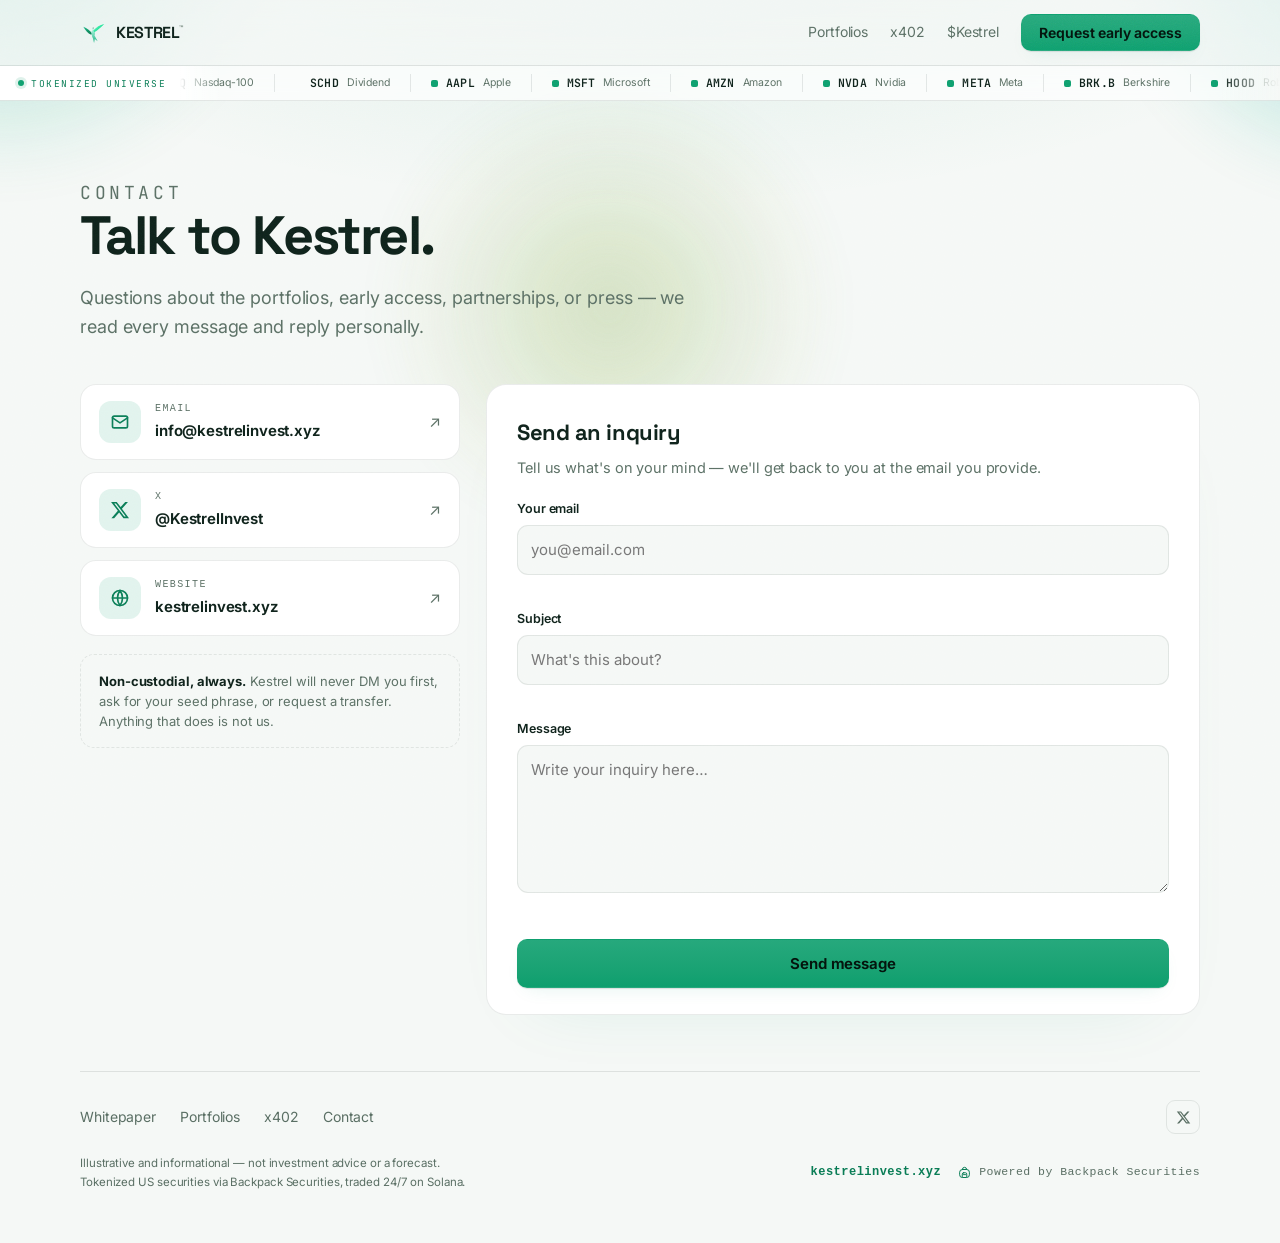
==== commit 4f6e44fc: "Cosmetic QA pass: hero caption root-cause fix, contact labels, whitepaper metals - Hero photo captio" ====
--- a/contact.html
+++ b/contact.html
@@ -77,7 +77,8 @@
   .chan .ci { width: 42px; height: 42px; border-radius: 12px; flex: none; display: flex; align-items: center; justify-content: center; background: color-mix(in srgb, var(--accent) 12%, transparent); color: var(--accent-ink); }
   .chan .ci svg { width: 20px; height: 20px; }
   .chan .cx { flex: 1; min-width: 0; }
-  .chan .cl { font-family: ui-monospace, monospace; font-size: 10px; letter-spacing: .14em; text-transform: uppercase; color: var(--muted); }
+  .chan .cl, .cv { display: block; }
+  .cl { font-family: ui-monospace, monospace; font-size: 10px; letter-spacing: .14em; text-transform: uppercase; color: var(--muted); }
   .chan .cv { font-size: 15px; font-weight: 650; margin-top: 2px; letter-spacing: -.01em; overflow: hidden; text-overflow: ellipsis; white-space: nowrap; }
   .chan .car { color: var(--muted); flex: none; transition: color .15s ease; }
   .chan:hover .car { color: var(--accent-ink); }
--- a/elevate.css
+++ b/elevate.css
@@ -90,6 +90,7 @@
   background:radial-gradient(320px circle at var(--mx,50%) var(--my,50%), var(--glow), transparent 60%); }
 [data-spot]:hover::before{ opacity:1; }
 [data-spot] > *{ position:relative; z-index:1; }
+.hero-img > .img-tag{ position:absolute; z-index:2; }
 
 /* ---------- Button sheen sweep ---------- */
 .btn.solid{ position:relative; overflow:hidden; }
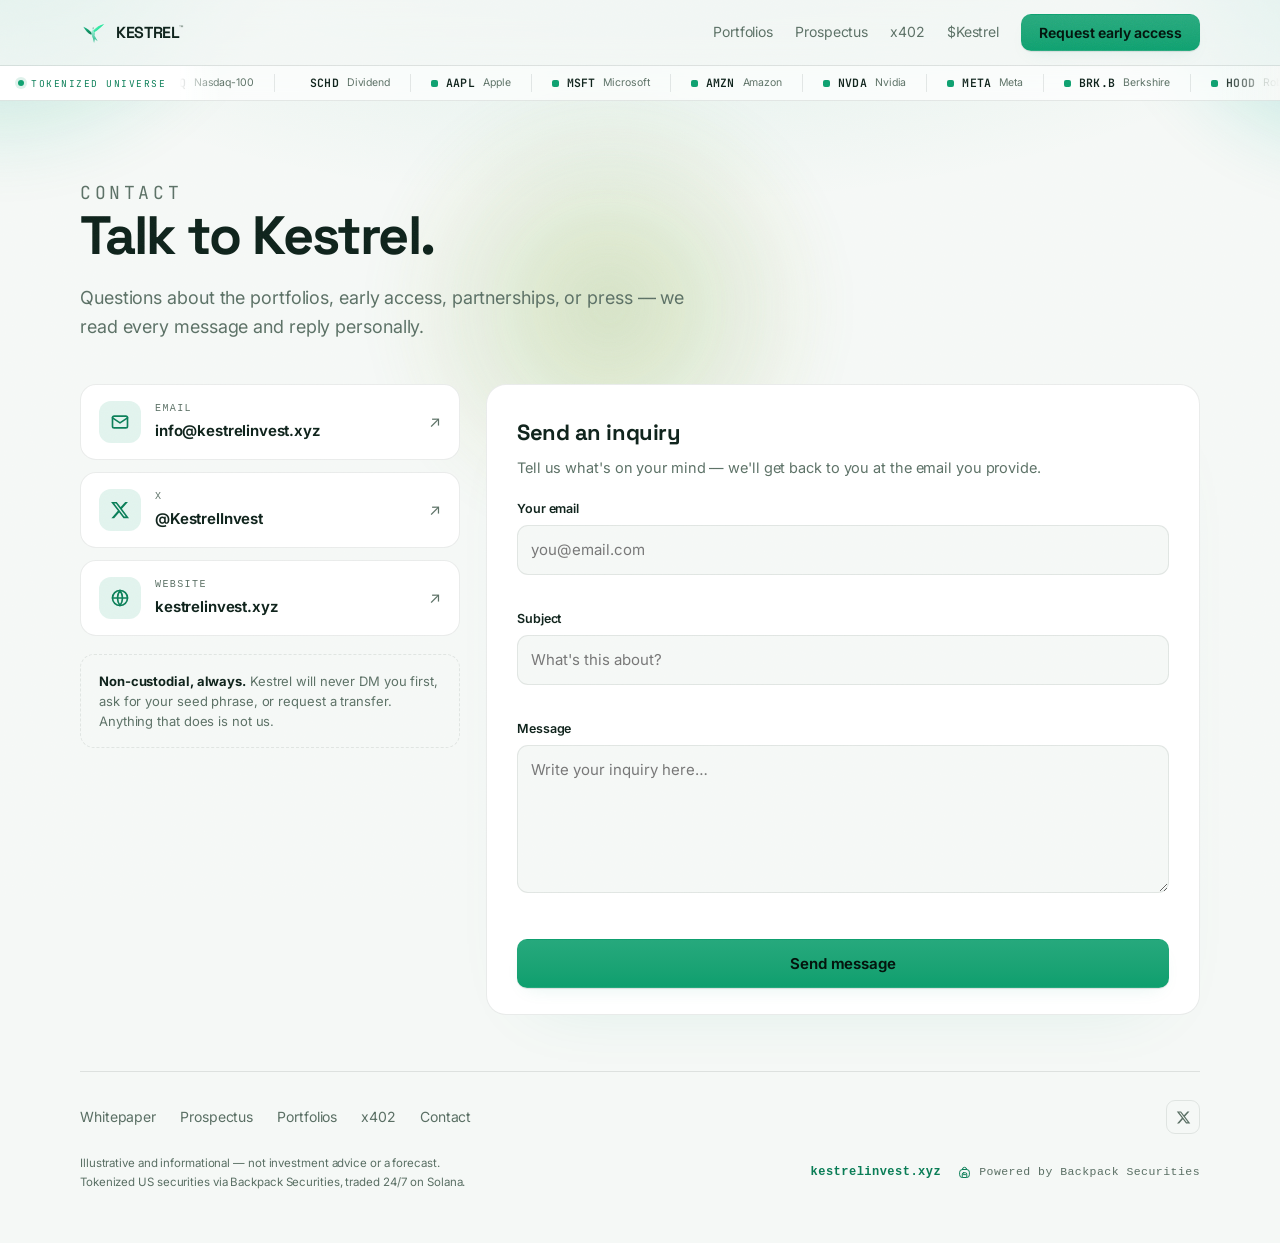
==== commit 370b5f1b: "Illustrative prospectus — full fund-format document, linked in nav + footer A complete prospectus in" ====
--- a/contact.html
+++ b/contact.html
@@ -189,6 +189,7 @@
     <button class="nav-toggle" id="navToggle" type="button" aria-label="Open menu" aria-expanded="false"><span></span><span></span><span></span></button>
     <div class="nav-links" id="navLinks">
       <a href="portfolios.html">Portfolios</a>
+      <a href="prospectus.html">Prospectus</a>
       <a href="x402.html">x402</a>
       <a href="#" id="tokenLink">$Kestrel</a>
       <button class="btn solid js-ea" type="button">Request early access</button>
@@ -261,6 +262,7 @@
   <footer>
     <div class="foot-links">
       <a href="whitepaper.html">Whitepaper</a>
+      <a href="prospectus.html">Prospectus</a>
       <a href="portfolios.html">Portfolios</a>
       <a href="x402.html">x402</a>
       <a href="contact.html">Contact</a>
